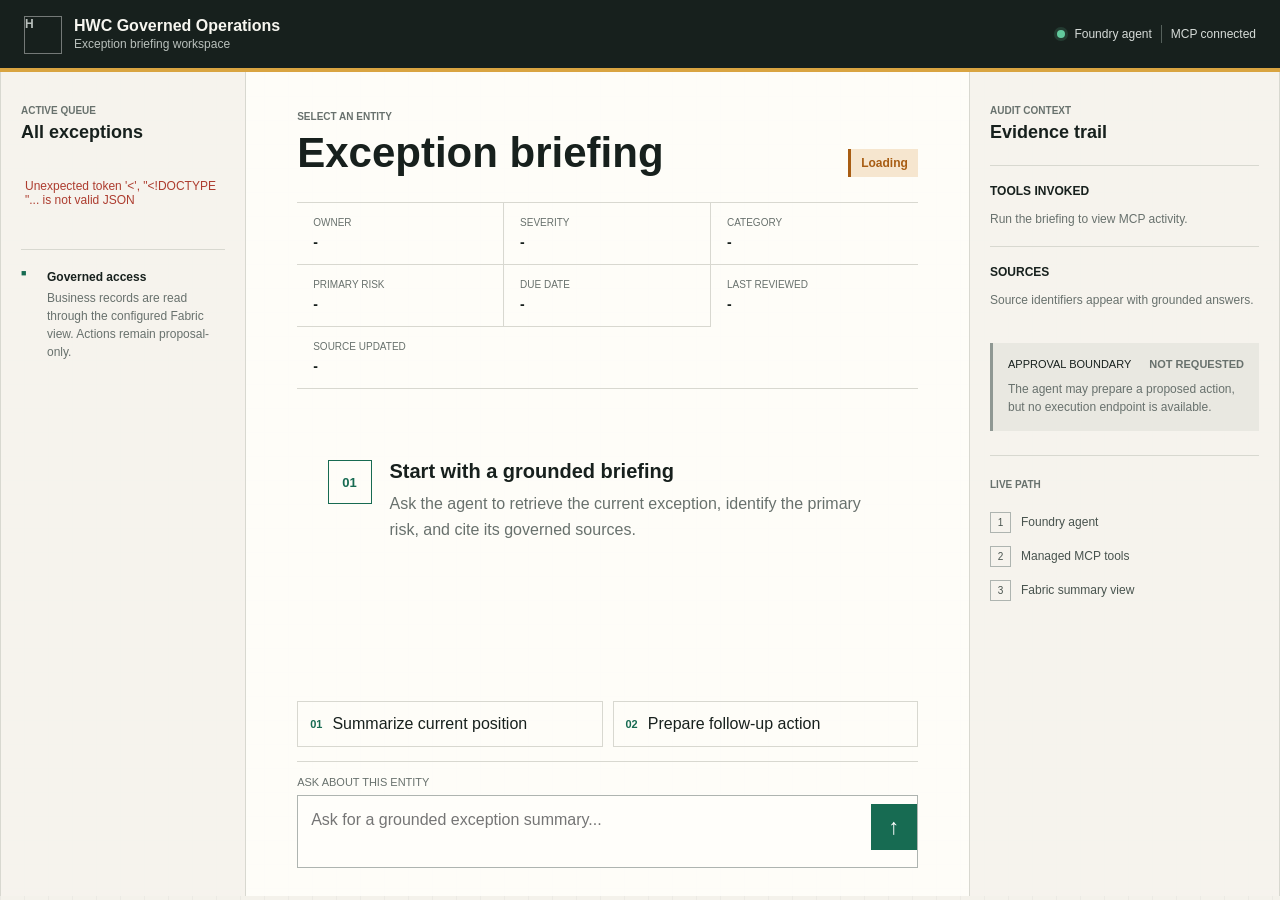
==== frontend/index.html @ 093c3ab4 "feat: add multi-entity governed operations UI" ====
<!doctype html>
<html lang="en">
<head>
  <meta charset="utf-8">
  <meta name="viewport" content="width=device-width, initial-scale=1">
  <title>HWC Governed Operations</title>
  <link rel="stylesheet" href="styles.css">
</head>
<body>
  <header class="topbar">
    <div class="brand">
      <span class="brand-mark" aria-hidden="true">H</span>
      <div>
        <strong>HWC Governed Operations</strong>
        <span>Exception briefing workspace</span>
      </div>
    </div>
    <div class="system-status" aria-label="System status">
      <span class="status-dot"></span>
      <span>Foundry agent</span>
      <span class="divider"></span>
      <span>MCP connected</span>
    </div>
  </header>

  <main class="workspace">
    <aside class="entity-rail">
      <div class="rail-heading">
        <span class="eyebrow">Active queue</span>
        <strong>All exceptions</strong>
      </div>
      <div id="entity-list" class="entity-list" aria-live="polite">
        <div class="entity-loading">Loading governed records...</div>
      </div>
      <div class="rail-note">
        <span class="lock" aria-hidden="true">&#9632;</span>
        <p><strong>Governed access</strong>Business records are read through the configured Fabric view. Actions remain proposal-only.</p>
      </div>
    </aside>

    <section class="briefing" aria-labelledby="briefing-title">
      <div class="briefing-header">
        <div>
          <span id="entity-eyebrow" class="eyebrow">Select an entity</span>
          <h1 id="briefing-title">Exception briefing</h1>
        </div>
        <span id="status-badge" class="status-badge">Loading</span>
      </div>

      <div id="record-details" class="record-details" aria-label="Current entity data">
        <div><span>Owner</span><strong id="detail-owner">-</strong></div>
        <div><span>Severity</span><strong id="detail-severity">-</strong></div>
        <div><span>Category</span><strong id="detail-category">-</strong></div>
        <div><span>Primary risk</span><strong id="detail-risk">-</strong></div>
        <div><span>Due date</span><strong id="detail-due-date">-</strong></div>
        <div><span>Last reviewed</span><strong id="detail-last-review">-</strong></div>
        <div class="detail-wide"><span>Source updated</span><strong id="detail-updated">-</strong></div>
      </div>

      <div id="conversation" class="conversation" aria-live="polite">
        <div class="welcome">
          <span class="welcome-index">01</span>
          <div>
            <h2>Start with a grounded briefing</h2>
            <p>Ask the agent to retrieve the current exception, identify the primary risk, and cite its governed sources.</p>
          </div>
        </div>
      </div>

      <div class="quick-actions" aria-label="Suggested demo actions">
        <button type="button" data-prompt="summary">
          <span>01</span>
          Summarize current position
        </button>
        <button type="button" data-prompt="followup">
          <span>02</span>
          Prepare follow-up action
        </button>
      </div>

      <form id="prompt-form" class="composer">
        <label for="prompt">Ask about this entity</label>
        <div class="composer-row">
          <textarea id="prompt" rows="2" placeholder="Ask for a grounded exception summary..." required></textarea>
          <button id="send" type="submit" aria-label="Send question" title="Send question">&#8593;</button>
        </div>
      </form>
    </section>

    <aside class="evidence-rail">
      <div class="evidence-header">
        <span class="eyebrow">Audit context</span>
        <strong>Evidence trail</strong>
      </div>

      <section class="evidence-section">
        <h2>Tools invoked</h2>
        <div id="tools" class="empty-evidence">Run the briefing to view MCP activity.</div>
      </section>

      <section class="evidence-section">
        <h2>Sources</h2>
        <div id="sources" class="empty-evidence">Source identifiers appear with grounded answers.</div>
      </section>

      <section class="approval-panel" id="approval-panel">
        <div class="approval-title">
          <span>Approval boundary</span>
          <strong id="approval-status">Not requested</strong>
        </div>
        <p>The agent may prepare a proposed action, but no execution endpoint is available.</p>
      </section>

      <section class="data-path">
        <span class="eyebrow">Live path</span>
        <ol>
          <li><span>1</span>Foundry agent</li>
          <li><span>2</span>Managed MCP tools</li>
          <li><span>3</span>Fabric summary view</li>
        </ol>
      </section>
    </aside>
  </main>

  <script src="app.js"></script>
</body>
</html>
---- frontend/styles.css ----
:root {
  --ink: #17201d;
  --muted: #68716d;
  --paper: #f4f2eb;
  --panel: #fffefa;
  --line: #d8d8d0;
  --green: #176b52;
  --green-soft: #dcebe4;
  --amber: #a85d13;
  --amber-soft: #f6e6cf;
  --red: #ad3c2f;
}

* { box-sizing: border-box; }

body {
  margin: 0;
  min-width: 320px;
  min-height: 100vh;
  color: var(--ink);
  background-color: var(--paper);
  background-image: linear-gradient(rgba(23, 32, 29, .035) 1px, transparent 1px), linear-gradient(90deg, rgba(23, 32, 29, .035) 1px, transparent 1px);
  background-size: 24px 24px;
  font-family: Aptos, "Segoe UI", sans-serif;
}

button, textarea { font: inherit; }
button { color: inherit; }

.topbar {
  min-height: 72px;
  padding: 12px 24px;
  display: flex;
  align-items: center;
  justify-content: space-between;
  gap: 24px;
  color: #f7f6f0;
  background: var(--ink);
  border-bottom: 4px solid #d9a441;
}

.brand { display: flex; align-items: center; gap: 12px; }
.brand-mark {
  width: 38px; height: 38px; display: grid; place-items: center;
  border: 1px solid rgba(255,255,255,.4);
  font: 700 22px Bahnschrift, sans-serif;
}
.brand strong, .brand span { display: block; }
.brand strong { font: 600 16px Bahnschrift, sans-serif; }
.brand span { margin-top: 2px; color: #b9c0bc; font-size: 12px; }

.system-status { display: flex; align-items: center; gap: 9px; color: #d6dbd8; font-size: 12px; }
.status-dot { width: 8px; height: 8px; background: #62c99d; border-radius: 50%; box-shadow: 0 0 0 3px rgba(98,201,157,.16); }
.divider { width: 1px; height: 18px; background: #55605b; }

.workspace {
  width: min(1500px, 100%);
  min-height: calc(100vh - 76px);
  margin: 0 auto;
  display: grid;
  grid-template-columns: 245px minmax(500px, 1fr) 310px;
  background: rgba(255, 254, 250, .92);
  border-inline: 1px solid var(--line);
}

.entity-rail, .evidence-rail { padding: 28px 20px; background: rgba(244, 242, 235, .82); }
.entity-rail { border-right: 1px solid var(--line); }
.evidence-rail { border-left: 1px solid var(--line); }
.rail-heading, .evidence-header { margin-bottom: 22px; }
.rail-heading strong, .evidence-header strong { display: block; margin-top: 4px; font: 600 18px Bahnschrift, sans-serif; }
.eyebrow { color: var(--muted); font: 600 10px Bahnschrift, sans-serif; letter-spacing: 0; text-transform: uppercase; }
.entity-list { display: grid; gap: 7px; max-height: calc(100vh - 250px); overflow-y: auto; padding-right: 3px; }
.entity-loading { padding: 14px 4px; color: var(--muted); font-size: 12px; }
.error-text { color: var(--red); }

.entity {
  width: 100%; min-height: 70px; padding: 12px;
  display: grid; grid-template-columns: 8px 1fr 28px; align-items: center; gap: 12px;
  text-align: left; border: 1px solid var(--line); background: var(--panel); cursor: pointer;
}
.entity.active { border-left: 3px solid var(--red); }
.entity:hover, .quick-actions button:hover { border-color: #98a19d; }
.entity strong, .entity small { display: block; }
.entity small { margin-top: 4px; color: var(--amber); }
.severity { width: 7px; height: 7px; background: var(--red); border-radius: 50%; }
.severity-label { color: var(--muted); font-size: 10px; text-align: right; }

.rail-note { margin-top: 28px; padding-top: 18px; display: grid; grid-template-columns: 16px 1fr; gap: 10px; border-top: 1px solid var(--line); }
.rail-note p { margin: 0; color: var(--muted); font-size: 12px; line-height: 1.5; }
.rail-note strong { display: block; margin-bottom: 3px; color: var(--ink); }
.lock { color: var(--green); font-size: 9px; }

.briefing { min-width: 0; padding: 34px clamp(24px, 4vw, 58px) 28px; display: flex; flex-direction: column; }
.briefing-header { display: flex; align-items: end; justify-content: space-between; gap: 20px; }
h1 { margin: 5px 0 0; font: 600 clamp(28px, 4vw, 42px) Bahnschrift, sans-serif; }
.status-badge { padding: 7px 10px; color: var(--amber); background: var(--amber-soft); border-left: 3px solid var(--amber); font-size: 12px; font-weight: 700; }

.record-details { margin: 25px 0; display: grid; grid-template-columns: repeat(3, 1fr); border-block: 1px solid var(--line); }
.record-details div { min-width: 0; padding: 14px 16px; border-right: 1px solid var(--line); border-bottom: 1px solid var(--line); }
.record-details div:nth-child(3n) { border-right: 0; }
.record-details div:nth-last-child(-n+2) { border-bottom: 0; }
.record-details .detail-wide { grid-column: span 2; border-right: 0; }
.record-details span, .record-details strong { display: block; }
.record-details span { color: var(--muted); font-size: 10px; text-transform: uppercase; }
.record-details strong { margin-top: 6px; font: 600 14px Bahnschrift, sans-serif; overflow-wrap: anywhere; }

.conversation { min-height: 260px; flex: 1; padding: 14px 0 24px; }
.welcome { max-width: 560px; margin: 32px auto; display: grid; grid-template-columns: 44px 1fr; gap: 18px; }
.welcome-index { height: 44px; display: grid; place-items: center; color: var(--green); border: 1px solid var(--green); font: 600 13px Bahnschrift, sans-serif; }
.welcome h2 { margin: 0 0 8px; font: 600 20px Bahnschrift, sans-serif; }
.welcome p { margin: 0; color: var(--muted); line-height: 1.6; }

.message { max-width: 720px; margin-bottom: 20px; animation: reveal .32s ease both; }
.message.user { margin-left: auto; padding: 13px 16px; background: #e9e8e1; border-left: 3px solid #8d9691; }
.message.agent { padding: 18px 20px; background: var(--panel); border: 1px solid var(--line); border-left: 3px solid var(--green); }
.message-label { display: block; margin-bottom: 8px; color: var(--muted); font: 600 10px Bahnschrift, sans-serif; text-transform: uppercase; }
.message p { margin: 0; line-height: 1.6; white-space: pre-wrap; }
.message.error { border-left-color: var(--red); }

.quick-actions { display: grid; grid-template-columns: 1fr 1fr; gap: 10px; margin-bottom: 14px; }
.quick-actions button { min-height: 46px; padding: 9px 12px; display: flex; align-items: center; gap: 10px; text-align: left; background: transparent; border: 1px solid var(--line); cursor: pointer; }
.quick-actions span { color: var(--green); font: 600 11px Bahnschrift, sans-serif; }

.composer { padding-top: 14px; border-top: 1px solid var(--line); }
.composer label { display: block; margin-bottom: 7px; color: var(--muted); font-size: 11px; text-transform: uppercase; }
.composer-row { display: grid; grid-template-columns: 1fr 46px; border: 1px solid #aeb4b0; background: var(--panel); }
textarea { width: 100%; min-height: 62px; padding: 13px; resize: none; color: var(--ink); border: 0; outline: 0; background: transparent; line-height: 1.4; }
#send { width: 46px; height: 46px; margin: 8px 8px 0 0; border: 0; color: white; background: var(--green); cursor: pointer; font-size: 22px; }
#send:disabled { background: #929a96; cursor: wait; }

.evidence-section { padding: 18px 0; border-top: 1px solid var(--line); }
.evidence-section h2 { margin: 0 0 12px; font: 600 12px Bahnschrift, sans-serif; text-transform: uppercase; }
.empty-evidence { color: var(--muted); font-size: 12px; line-height: 1.5; }
.evidence-item { margin-top: 8px; padding: 10px 11px; color: #31403a; background: var(--panel); border: 1px solid var(--line); font: 12px Consolas, monospace; overflow-wrap: anywhere; }
.evidence-item::before { content: ""; display: inline-block; width: 6px; height: 6px; margin-right: 8px; background: var(--green); border-radius: 50%; }

.approval-panel { margin: 16px 0 24px; padding: 15px; background: #e9e8e1; border-left: 3px solid #8f9893; }
.approval-panel.pending { background: var(--amber-soft); border-left-color: var(--amber); }
.approval-title { display: flex; justify-content: space-between; gap: 10px; font-size: 11px; text-transform: uppercase; }
.approval-title strong { color: var(--muted); }
.approval-panel.pending .approval-title strong { color: var(--amber); }
.approval-panel p { margin: 10px 0 0; color: var(--muted); font-size: 12px; line-height: 1.5; }

.data-path { padding-top: 18px; border-top: 1px solid var(--line); }
.data-path ol { margin: 13px 0 0; padding: 0; list-style: none; }
.data-path li { min-height: 34px; display: flex; align-items: center; gap: 10px; color: #48534e; font-size: 12px; }
.data-path li span { width: 21px; height: 21px; display: grid; place-items: center; border: 1px solid #aeb4b0; font-size: 10px; }

@keyframes reveal { from { opacity: 0; transform: translateY(6px); } to { opacity: 1; transform: translateY(0); } }

@media (max-width: 1040px) {
  .workspace { grid-template-columns: 190px 1fr; }
  .evidence-rail { grid-column: 1 / -1; display: grid; grid-template-columns: repeat(4, 1fr); gap: 20px; border-left: 0; border-top: 1px solid var(--line); }
  .evidence-header { grid-column: 1 / -1; margin-bottom: 0; }
  .evidence-section, .data-path { border-top: 0; padding-top: 0; }
  .approval-panel { margin: 0; }
}

@media (max-width: 720px) {
  .topbar { align-items: flex-start; padding: 12px 16px; }
  .system-status { flex-wrap: wrap; justify-content: flex-end; }
  .workspace { display: block; border: 0; }
  .entity-rail { padding: 18px 16px; border-right: 0; border-bottom: 1px solid var(--line); }
  .rail-heading, .rail-note { display: none; }
  .entity { min-height: 58px; }
  .briefing { padding: 26px 16px 20px; }
  .briefing-header { align-items: flex-start; }
  h1 { font-size: 30px; }
  .entity-list { max-height: 220px; }
  .record-details { grid-template-columns: repeat(2, 1fr); }
  .record-details div, .record-details div:nth-child(3n) { border-right: 1px solid var(--line); }
  .record-details div:nth-child(2n) { border-right: 0; }
  .record-details .detail-wide { grid-column: span 2; border-right: 0; }
  .quick-actions { grid-template-columns: 1fr; }
  .evidence-rail { display: block; padding: 24px 16px; }
  .evidence-section, .data-path { padding: 18px 0; border-top: 1px solid var(--line); }
  .approval-panel { margin: 12px 0 24px; }
}
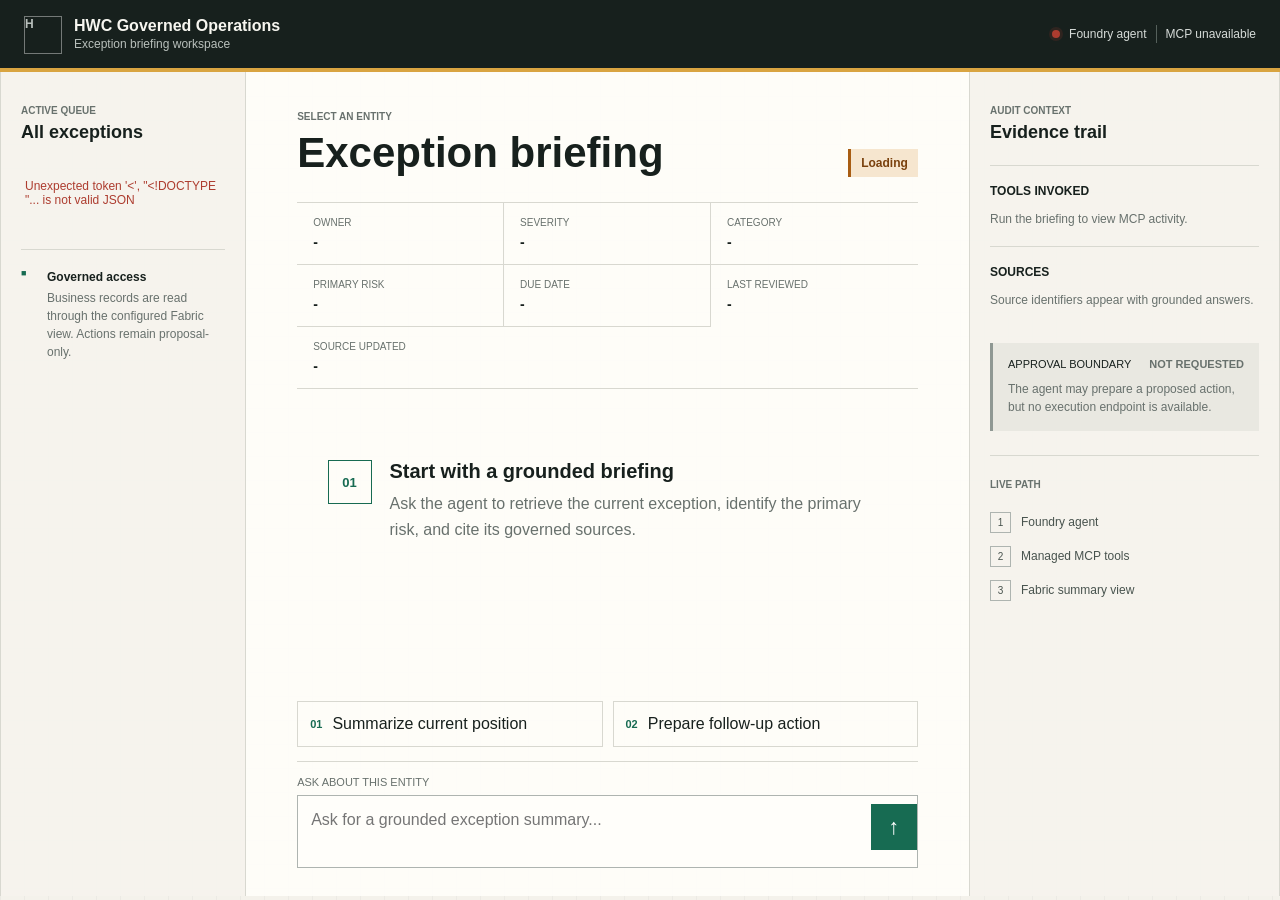
==== commit fa40868c: "Address PR review feedback Co-authored-by: mkabukcu7 <246169531+mkabukcu7@users.noreply.github.com>" ====
--- a/frontend/index.html
+++ b/frontend/index.html
@@ -15,11 +15,11 @@
         <span>Exception briefing workspace</span>
       </div>
     </div>
-    <div class="system-status" aria-label="System status">
-      <span class="status-dot"></span>
+    <div id="system-status" class="system-status" aria-label="System status">
+      <span id="status-dot" class="status-dot"></span>
       <span>Foundry agent</span>
       <span class="divider"></span>
-      <span>MCP connected</span>
+      <span id="system-status-message">Checking MCP...</span>
     </div>
   </header>
 
--- a/frontend/styles.css
+++ b/frontend/styles.css
@@ -51,6 +51,7 @@
 
 .system-status { display: flex; align-items: center; gap: 9px; color: #d6dbd8; font-size: 12px; }
 .status-dot { width: 8px; height: 8px; background: #62c99d; border-radius: 50%; box-shadow: 0 0 0 3px rgba(98,201,157,.16); }
+.status-dot.error { background: var(--red); box-shadow: 0 0 0 3px rgba(173,60,47,.16); }
 .divider { width: 1px; height: 18px; background: #55605b; }
 
 .workspace {
@@ -93,7 +94,7 @@
 .briefing { min-width: 0; padding: 34px clamp(24px, 4vw, 58px) 28px; display: flex; flex-direction: column; }
 .briefing-header { display: flex; align-items: end; justify-content: space-between; gap: 20px; }
 h1 { margin: 5px 0 0; font: 600 clamp(28px, 4vw, 42px) Bahnschrift, sans-serif; }
-.status-badge { padding: 7px 10px; color: var(--amber); background: var(--amber-soft); border-left: 3px solid var(--amber); font-size: 12px; font-weight: 700; }
+.status-badge { padding: 7px 10px; color: #7a410d; background: var(--amber-soft); border-left: 3px solid var(--amber); font-size: 12px; font-weight: 700; }
 
 .record-details { margin: 25px 0; display: grid; grid-template-columns: repeat(3, 1fr); border-block: 1px solid var(--line); }
 .record-details div { min-width: 0; padding: 14px 16px; border-right: 1px solid var(--line); border-bottom: 1px solid var(--line); }
@@ -125,6 +126,7 @@
 .composer label { display: block; margin-bottom: 7px; color: var(--muted); font-size: 11px; text-transform: uppercase; }
 .composer-row { display: grid; grid-template-columns: 1fr 46px; border: 1px solid #aeb4b0; background: var(--panel); }
 textarea { width: 100%; min-height: 62px; padding: 13px; resize: none; color: var(--ink); border: 0; outline: 0; background: transparent; line-height: 1.4; }
+textarea:focus-visible { outline: 2px solid var(--green); outline-offset: -2px; }
 #send { width: 46px; height: 46px; margin: 8px 8px 0 0; border: 0; color: white; background: var(--green); cursor: pointer; font-size: 22px; }
 #send:disabled { background: #929a96; cursor: wait; }
 
@@ -138,7 +140,7 @@
 .approval-panel.pending { background: var(--amber-soft); border-left-color: var(--amber); }
 .approval-title { display: flex; justify-content: space-between; gap: 10px; font-size: 11px; text-transform: uppercase; }
 .approval-title strong { color: var(--muted); }
-.approval-panel.pending .approval-title strong { color: var(--amber); }
+.approval-panel.pending .approval-title strong { color: #7a410d; }
 .approval-panel p { margin: 10px 0 0; color: var(--muted); font-size: 12px; line-height: 1.5; }
 
 .data-path { padding-top: 18px; border-top: 1px solid var(--line); }
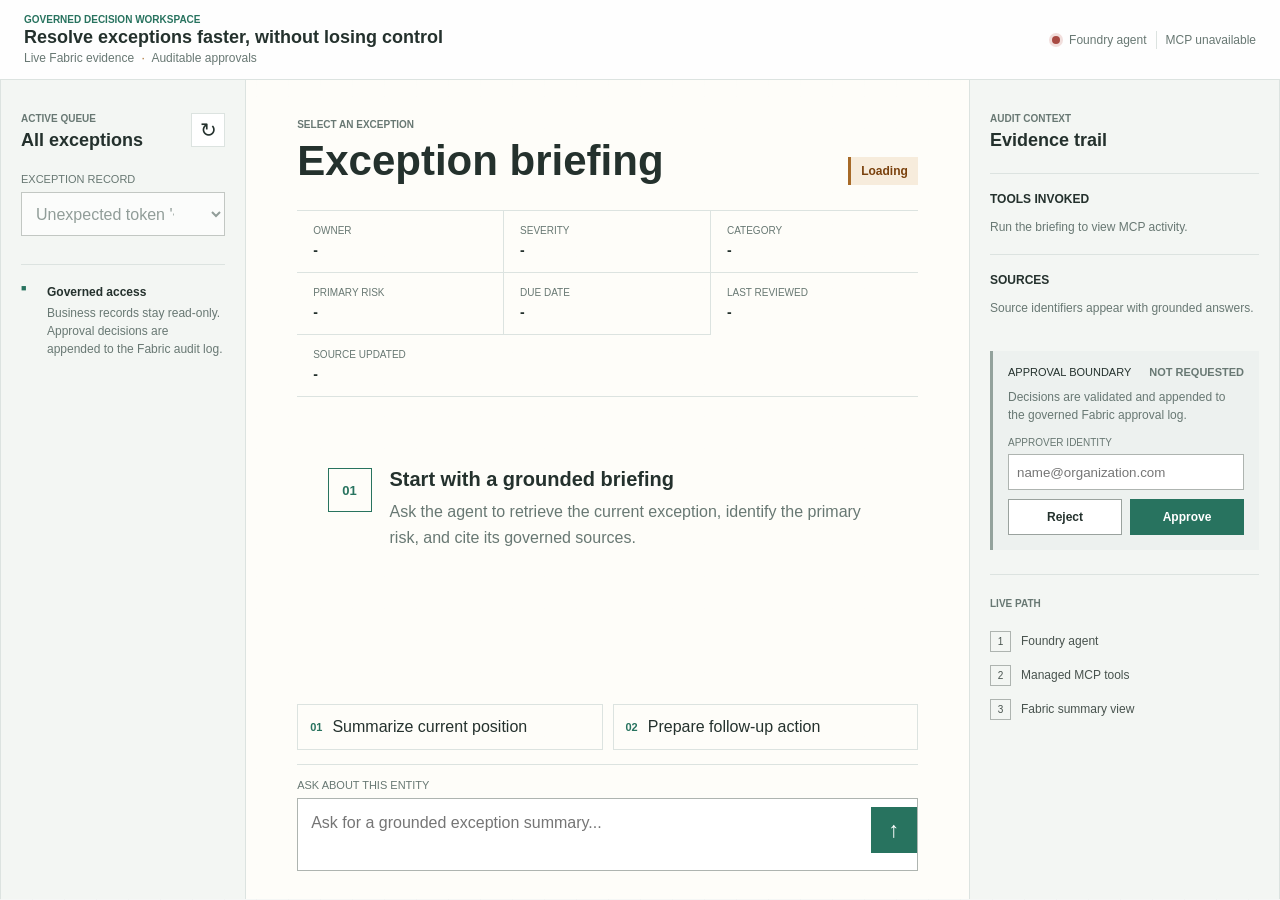
==== commit 009f7ac1: "Add governed Fabric approvals and refresh demo UI" ====
--- a/frontend/index.html
+++ b/frontend/index.html
@@ -9,10 +9,10 @@
 <body>
   <header class="topbar">
     <div class="brand">
-      <span class="brand-mark" aria-hidden="true">H</span>
       <div>
-        <strong>HWC Governed Operations</strong>
-        <span>Exception briefing workspace</span>
+        <span class="brand-context">Governed decision workspace</span>
+        <strong>Resolve exceptions faster, without losing control</strong>
+        <span class="brand-value">Live Fabric evidence <span aria-hidden="true">&#183;</span> Auditable approvals</span>
       </div>
     </div>
     <div id="system-status" class="system-status" aria-label="System status">
@@ -26,22 +26,26 @@
   <main class="workspace">
     <aside class="entity-rail">
       <div class="rail-heading">
-        <span class="eyebrow">Active queue</span>
-        <strong>All exceptions</strong>
+        <div>
+          <span class="eyebrow">Active queue</span>
+          <strong>All exceptions</strong>
+        </div>
+        <button id="refresh-entities" class="refresh-button" type="button" aria-label="Refresh exceptions from Fabric" title="Refresh exceptions from Fabric">&#8635;</button>
       </div>
-      <div id="entity-list" class="entity-list" aria-live="polite">
-        <div class="entity-loading">Loading governed records...</div>
-      </div>
+      <label class="entity-picker-label" for="entity-select">Exception record</label>
+      <select id="entity-select" class="entity-select" disabled>
+        <option>Loading governed records...</option>
+      </select>
       <div class="rail-note">
         <span class="lock" aria-hidden="true">&#9632;</span>
-        <p><strong>Governed access</strong>Business records are read through the configured Fabric view. Actions remain proposal-only.</p>
+        <p><strong>Governed access</strong>Business records stay read-only. Approval decisions are appended to the Fabric audit log.</p>
       </div>
     </aside>
 
     <section class="briefing" aria-labelledby="briefing-title">
       <div class="briefing-header">
         <div>
-          <span id="entity-eyebrow" class="eyebrow">Select an entity</span>
+          <span id="entity-eyebrow" class="eyebrow">Select an exception</span>
           <h1 id="briefing-title">Exception briefing</h1>
         </div>
         <span id="status-badge" class="status-badge">Loading</span>
@@ -108,7 +112,13 @@
           <span>Approval boundary</span>
           <strong id="approval-status">Not requested</strong>
         </div>
-        <p>The agent may prepare a proposed action, but no execution endpoint is available.</p>
+        <p>Decisions are validated and appended to the governed Fabric approval log.</p>
+        <label class="approver-label" for="approver">Approver identity</label>
+        <input id="approver" class="approver-input" type="text" autocomplete="username" placeholder="name@organization.com">
+        <div class="approval-actions">
+          <button id="reject-approval" type="button">Reject</button>
+          <button id="approve-approval" type="button">Approve</button>
+        </div>
       </section>
 
       <section class="data-path">
--- a/frontend/styles.css
+++ b/frontend/styles.css
@@ -1,14 +1,14 @@
 :root {
-  --ink: #17201d;
-  --muted: #68716d;
-  --paper: #f4f2eb;
-  --panel: #fffefa;
-  --line: #d8d8d0;
-  --green: #176b52;
-  --green-soft: #dcebe4;
-  --amber: #a85d13;
-  --amber-soft: #f6e6cf;
-  --red: #ad3c2f;
+  --ink: #24312d;
+  --muted: #687873;
+  --paper: #f5f7f6;
+  --panel: #ffffff;
+  --line: #dce3e0;
+  --green: #28735f;
+  --green-soft: #e4f0eb;
+  --amber: #a76a28;
+  --amber-soft: #f7ecdc;
+  --red: #a84a43;
 }
 
 * { box-sizing: border-box; }
@@ -19,44 +19,42 @@
   min-height: 100vh;
   color: var(--ink);
   background-color: var(--paper);
-  background-image: linear-gradient(rgba(23, 32, 29, .035) 1px, transparent 1px), linear-gradient(90deg, rgba(23, 32, 29, .035) 1px, transparent 1px);
-  background-size: 24px 24px;
+  background-image: linear-gradient(rgba(36, 49, 45, .018) 1px, transparent 1px), linear-gradient(90deg, rgba(36, 49, 45, .018) 1px, transparent 1px);
+  background-size: 32px 32px;
   font-family: Aptos, "Segoe UI", sans-serif;
 }
 
-button, textarea { font: inherit; }
+button, select, textarea { font: inherit; }
 button { color: inherit; }
 
 .topbar {
-  min-height: 72px;
-  padding: 12px 24px;
+  min-height: 80px;
+  padding: 14px 24px;
   display: flex;
   align-items: center;
   justify-content: space-between;
   gap: 24px;
-  color: #f7f6f0;
-  background: var(--ink);
-  border-bottom: 4px solid #d9a441;
+  color: var(--ink);
+  background: rgba(255, 255, 255, .94);
+  border-bottom: 1px solid var(--line);
+  box-shadow: 0 4px 18px rgba(36, 49, 45, .05);
 }
 
-.brand { display: flex; align-items: center; gap: 12px; }
-.brand-mark {
-  width: 38px; height: 38px; display: grid; place-items: center;
-  border: 1px solid rgba(255,255,255,.4);
-  font: 700 22px Bahnschrift, sans-serif;
-}
+.brand { display: flex; align-items: center; }
 .brand strong, .brand span { display: block; }
-.brand strong { font: 600 16px Bahnschrift, sans-serif; }
-.brand span { margin-top: 2px; color: #b9c0bc; font-size: 12px; }
+.brand strong { margin-top: 2px; font: 600 18px Bahnschrift, sans-serif; }
+.brand .brand-context { color: var(--green); font: 600 10px Bahnschrift, sans-serif; text-transform: uppercase; }
+.brand .brand-value { margin-top: 3px; color: var(--muted); font-size: 12px; }
+.brand .brand-value span { display: inline; padding: 0 4px; color: var(--amber); }
 
-.system-status { display: flex; align-items: center; gap: 9px; color: #d6dbd8; font-size: 12px; }
+.system-status { display: flex; align-items: center; gap: 9px; color: var(--muted); font-size: 12px; }
 .status-dot { width: 8px; height: 8px; background: #62c99d; border-radius: 50%; box-shadow: 0 0 0 3px rgba(98,201,157,.16); }
 .status-dot.error { background: var(--red); box-shadow: 0 0 0 3px rgba(173,60,47,.16); }
-.divider { width: 1px; height: 18px; background: #55605b; }
+.divider { width: 1px; height: 18px; background: var(--line); }
 
 .workspace {
   width: min(1500px, 100%);
-  min-height: calc(100vh - 76px);
+  min-height: calc(100vh - 81px);
   margin: 0 auto;
   display: grid;
   grid-template-columns: 245px minmax(500px, 1fr) 310px;
@@ -64,27 +62,27 @@
   border-inline: 1px solid var(--line);
 }
 
-.entity-rail, .evidence-rail { padding: 28px 20px; background: rgba(244, 242, 235, .82); }
+.entity-rail, .evidence-rail { padding: 28px 20px; background: rgba(240, 244, 242, .72); }
 .entity-rail { border-right: 1px solid var(--line); }
 .evidence-rail { border-left: 1px solid var(--line); }
 .rail-heading, .evidence-header { margin-bottom: 22px; }
+.rail-heading { display: flex; align-items: center; justify-content: space-between; gap: 12px; }
 .rail-heading strong, .evidence-header strong { display: block; margin-top: 4px; font: 600 18px Bahnschrift, sans-serif; }
+.refresh-button { width: 34px; height: 34px; flex: 0 0 34px; border: 1px solid var(--line); background: var(--panel); cursor: pointer; font-size: 20px; }
+.refresh-button:hover { border-color: #98a19d; }
+.refresh-button:focus-visible { outline: 2px solid var(--green); outline-offset: 2px; }
+.refresh-button:disabled { color: var(--muted); cursor: wait; }
+.refresh-button.refreshing { animation: spin .8s linear infinite; }
 .eyebrow { color: var(--muted); font: 600 10px Bahnschrift, sans-serif; letter-spacing: 0; text-transform: uppercase; }
-.entity-list { display: grid; gap: 7px; max-height: calc(100vh - 250px); overflow-y: auto; padding-right: 3px; }
-.entity-loading { padding: 14px 4px; color: var(--muted); font-size: 12px; }
+.entity-picker-label { display: block; margin-bottom: 7px; color: var(--muted); font-size: 11px; text-transform: uppercase; }
+.entity-select {
+  width: 100%; min-height: 44px; padding: 9px 34px 9px 10px;
+  color: var(--ink); background: var(--panel); border: 1px solid #aeb4b0; cursor: pointer;
+}
+.entity-select:focus-visible { outline: 2px solid var(--green); outline-offset: 2px; }
+.entity-select:disabled { color: var(--muted); cursor: wait; }
 .error-text { color: var(--red); }
-
-.entity {
-  width: 100%; min-height: 70px; padding: 12px;
-  display: grid; grid-template-columns: 8px 1fr 28px; align-items: center; gap: 12px;
-  text-align: left; border: 1px solid var(--line); background: var(--panel); cursor: pointer;
-}
-.entity.active { border-left: 3px solid var(--red); }
-.entity:hover, .quick-actions button:hover { border-color: #98a19d; }
-.entity strong, .entity small { display: block; }
-.entity small { margin-top: 4px; color: var(--amber); }
-.severity { width: 7px; height: 7px; background: var(--red); border-radius: 50%; }
-.severity-label { color: var(--muted); font-size: 10px; text-align: right; }
+.quick-actions button:hover { border-color: #98a19d; }
 
 .rail-note { margin-top: 28px; padding-top: 18px; display: grid; grid-template-columns: 16px 1fr; gap: 10px; border-top: 1px solid var(--line); }
 .rail-note p { margin: 0; color: var(--muted); font-size: 12px; line-height: 1.5; }
@@ -112,7 +110,7 @@
 .welcome p { margin: 0; color: var(--muted); line-height: 1.6; }
 
 .message { max-width: 720px; margin-bottom: 20px; animation: reveal .32s ease both; }
-.message.user { margin-left: auto; padding: 13px 16px; background: #e9e8e1; border-left: 3px solid #8d9691; }
+.message.user { margin-left: auto; padding: 13px 16px; background: #edf1ef; border-left: 3px solid #93a29c; }
 .message.agent { padding: 18px 20px; background: var(--panel); border: 1px solid var(--line); border-left: 3px solid var(--green); }
 .message-label { display: block; margin-bottom: 8px; color: var(--muted); font: 600 10px Bahnschrift, sans-serif; text-transform: uppercase; }
 .message p { margin: 0; line-height: 1.6; white-space: pre-wrap; }
@@ -136,12 +134,21 @@
 .evidence-item { margin-top: 8px; padding: 10px 11px; color: #31403a; background: var(--panel); border: 1px solid var(--line); font: 12px Consolas, monospace; overflow-wrap: anywhere; }
 .evidence-item::before { content: ""; display: inline-block; width: 6px; height: 6px; margin-right: 8px; background: var(--green); border-radius: 50%; }
 
-.approval-panel { margin: 16px 0 24px; padding: 15px; background: #e9e8e1; border-left: 3px solid #8f9893; }
+.approval-panel { margin: 16px 0 24px; padding: 15px; background: #edf1ef; border-left: 3px solid #93a29c; }
 .approval-panel.pending { background: var(--amber-soft); border-left-color: var(--amber); }
+.approval-panel.approved { background: var(--green-soft); border-left-color: var(--green); }
+.approval-panel.rejected { background: #f2deda; border-left-color: var(--red); }
 .approval-title { display: flex; justify-content: space-between; gap: 10px; font-size: 11px; text-transform: uppercase; }
 .approval-title strong { color: var(--muted); }
 .approval-panel.pending .approval-title strong { color: #7a410d; }
 .approval-panel p { margin: 10px 0 0; color: var(--muted); font-size: 12px; line-height: 1.5; }
+.approver-label { display: block; margin-top: 13px; color: var(--muted); font-size: 10px; text-transform: uppercase; }
+.approver-input { width: 100%; min-height: 36px; margin-top: 6px; padding: 7px 8px; color: var(--ink); background: var(--panel); border: 1px solid #aeb4b0; }
+.approver-input:focus-visible { outline: 2px solid var(--green); outline-offset: 1px; }
+.approval-actions { display: grid; grid-template-columns: 1fr 1fr; gap: 8px; margin-top: 9px; }
+.approval-actions button { min-height: 36px; border: 1px solid #9aa29e; background: var(--panel); cursor: pointer; font-size: 12px; font-weight: 700; }
+#approve-approval { color: white; border-color: var(--green); background: var(--green); }
+.approval-actions button:disabled { opacity: .55; cursor: wait; }
 
 .data-path { padding-top: 18px; border-top: 1px solid var(--line); }
 .data-path ol { margin: 13px 0 0; padding: 0; list-style: none; }
@@ -149,6 +156,7 @@
 .data-path li span { width: 21px; height: 21px; display: grid; place-items: center; border: 1px solid #aeb4b0; font-size: 10px; }
 
 @keyframes reveal { from { opacity: 0; transform: translateY(6px); } to { opacity: 1; transform: translateY(0); } }
+@keyframes spin { to { transform: rotate(360deg); } }
 
 @media (max-width: 1040px) {
   .workspace { grid-template-columns: 190px 1fr; }
@@ -163,12 +171,11 @@
   .system-status { flex-wrap: wrap; justify-content: flex-end; }
   .workspace { display: block; border: 0; }
   .entity-rail { padding: 18px 16px; border-right: 0; border-bottom: 1px solid var(--line); }
-  .rail-heading, .rail-note { display: none; }
-  .entity { min-height: 58px; }
+  .rail-heading { margin-bottom: 12px; }
+  .rail-note { display: none; }
   .briefing { padding: 26px 16px 20px; }
   .briefing-header { align-items: flex-start; }
   h1 { font-size: 30px; }
-  .entity-list { max-height: 220px; }
   .record-details { grid-template-columns: repeat(2, 1fr); }
   .record-details div, .record-details div:nth-child(3n) { border-right: 1px solid var(--line); }
   .record-details div:nth-child(2n) { border-right: 0; }
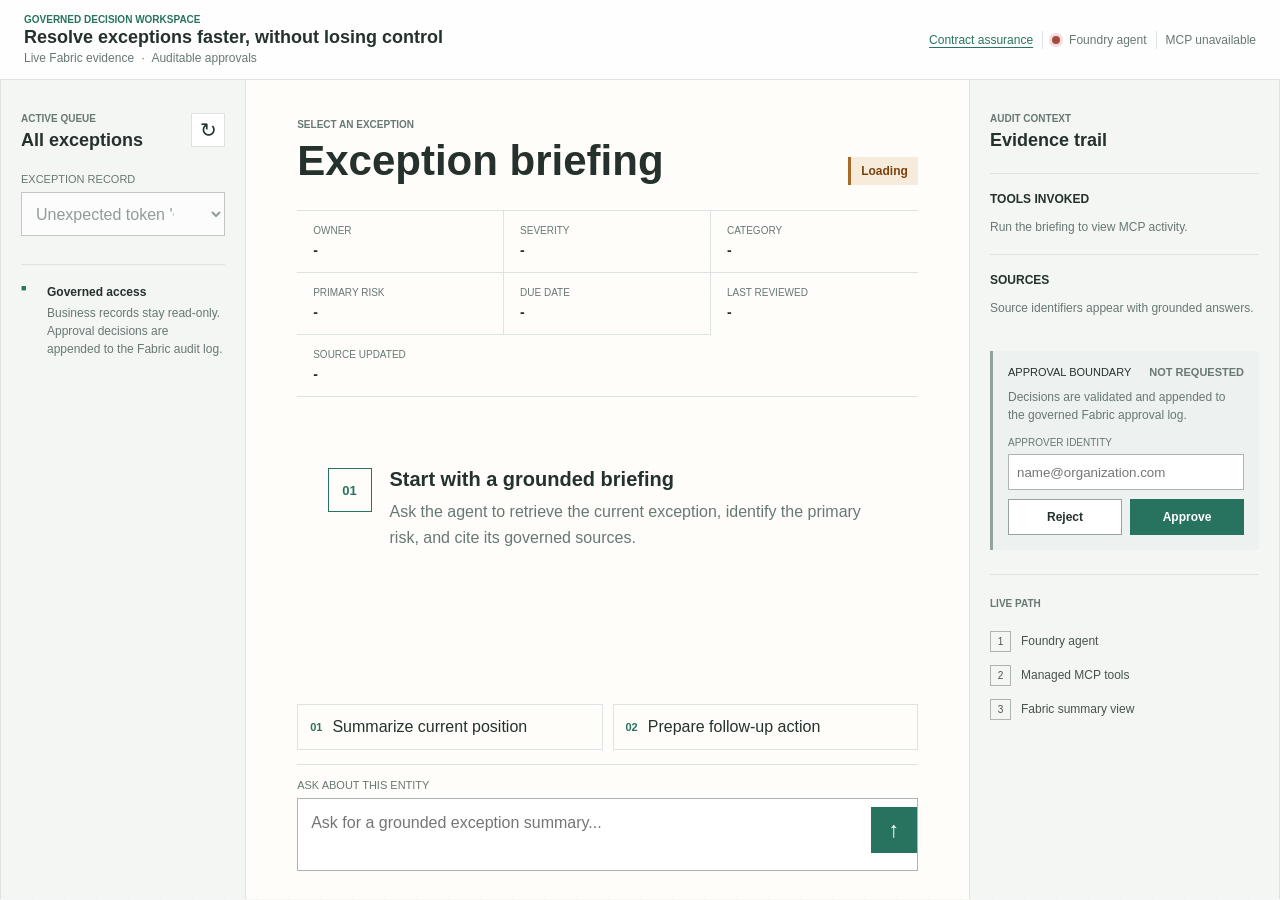
==== commit 77e898fd: "Add hosted vendor contract assurance workflow" ====
--- a/frontend/index.html
+++ b/frontend/index.html
@@ -16,6 +16,8 @@
       </div>
     </div>
     <div id="system-status" class="system-status" aria-label="System status">
+      <a href="contract-assurance.html">Contract assurance</a>
+      <span class="divider"></span>
       <span id="status-dot" class="status-dot"></span>
       <span>Foundry agent</span>
       <span class="divider"></span>
--- a/frontend/styles.css
+++ b/frontend/styles.css
@@ -156,6 +156,19 @@
 .data-path li span { width: 21px; height: 21px; display: grid; place-items: center; border: 1px solid #aeb4b0; font-size: 10px; }
 
 @keyframes reveal { from { opacity: 0; transform: translateY(6px); } to { opacity: 1; transform: translateY(0); } }
+.system-status a { color: var(--green); text-underline-offset: 3px; }
+.assurance-workspace { max-width: 1080px; margin: 0 auto; min-height: calc(100vh - 85px); background: var(--panel); }
+.assurance-workspace .briefing { min-height: calc(100vh - 85px); }
+.assurance-workspace h1 { font-size: 30px; }
+.assurance-workspace .briefing-header { flex-wrap: wrap; }
+.assurance-workspace .message { max-width: 100%; overflow-wrap: anywhere; }
+.assurance-participants { display: flex; flex-wrap: wrap; gap: 12px 24px; padding: 18px 0; margin-top: 20px; border-block: 1px solid var(--line); font-size: 12px; color: var(--muted); }
+.assurance-prompts { grid-template-columns: repeat(auto-fit, minmax(180px, 1fr)); }
+#assurance-reset { min-height: 36px; border: 1px solid var(--line); padding: 8px 12px; background: var(--panel); color: var(--ink); cursor: pointer; }
+#assurance-send { width: 46px; height: 46px; border: 0; margin-top: 8px; color: white; background: var(--green); font-size: 22px; cursor: pointer; }
+.assurance-workspace button:disabled { opacity: .55; cursor: wait; }
+.assurance-receipts { padding: 14px 0; border-top: 1px solid var(--line); font-size: 12px; color: var(--muted); overflow-wrap: anywhere; }
+.assurance-receipts h2 { margin: 0 0 8px; font-size: 12px; color: var(--ink); }
 @keyframes spin { to { transform: rotate(360deg); } }
 
 @media (max-width: 1040px) {
